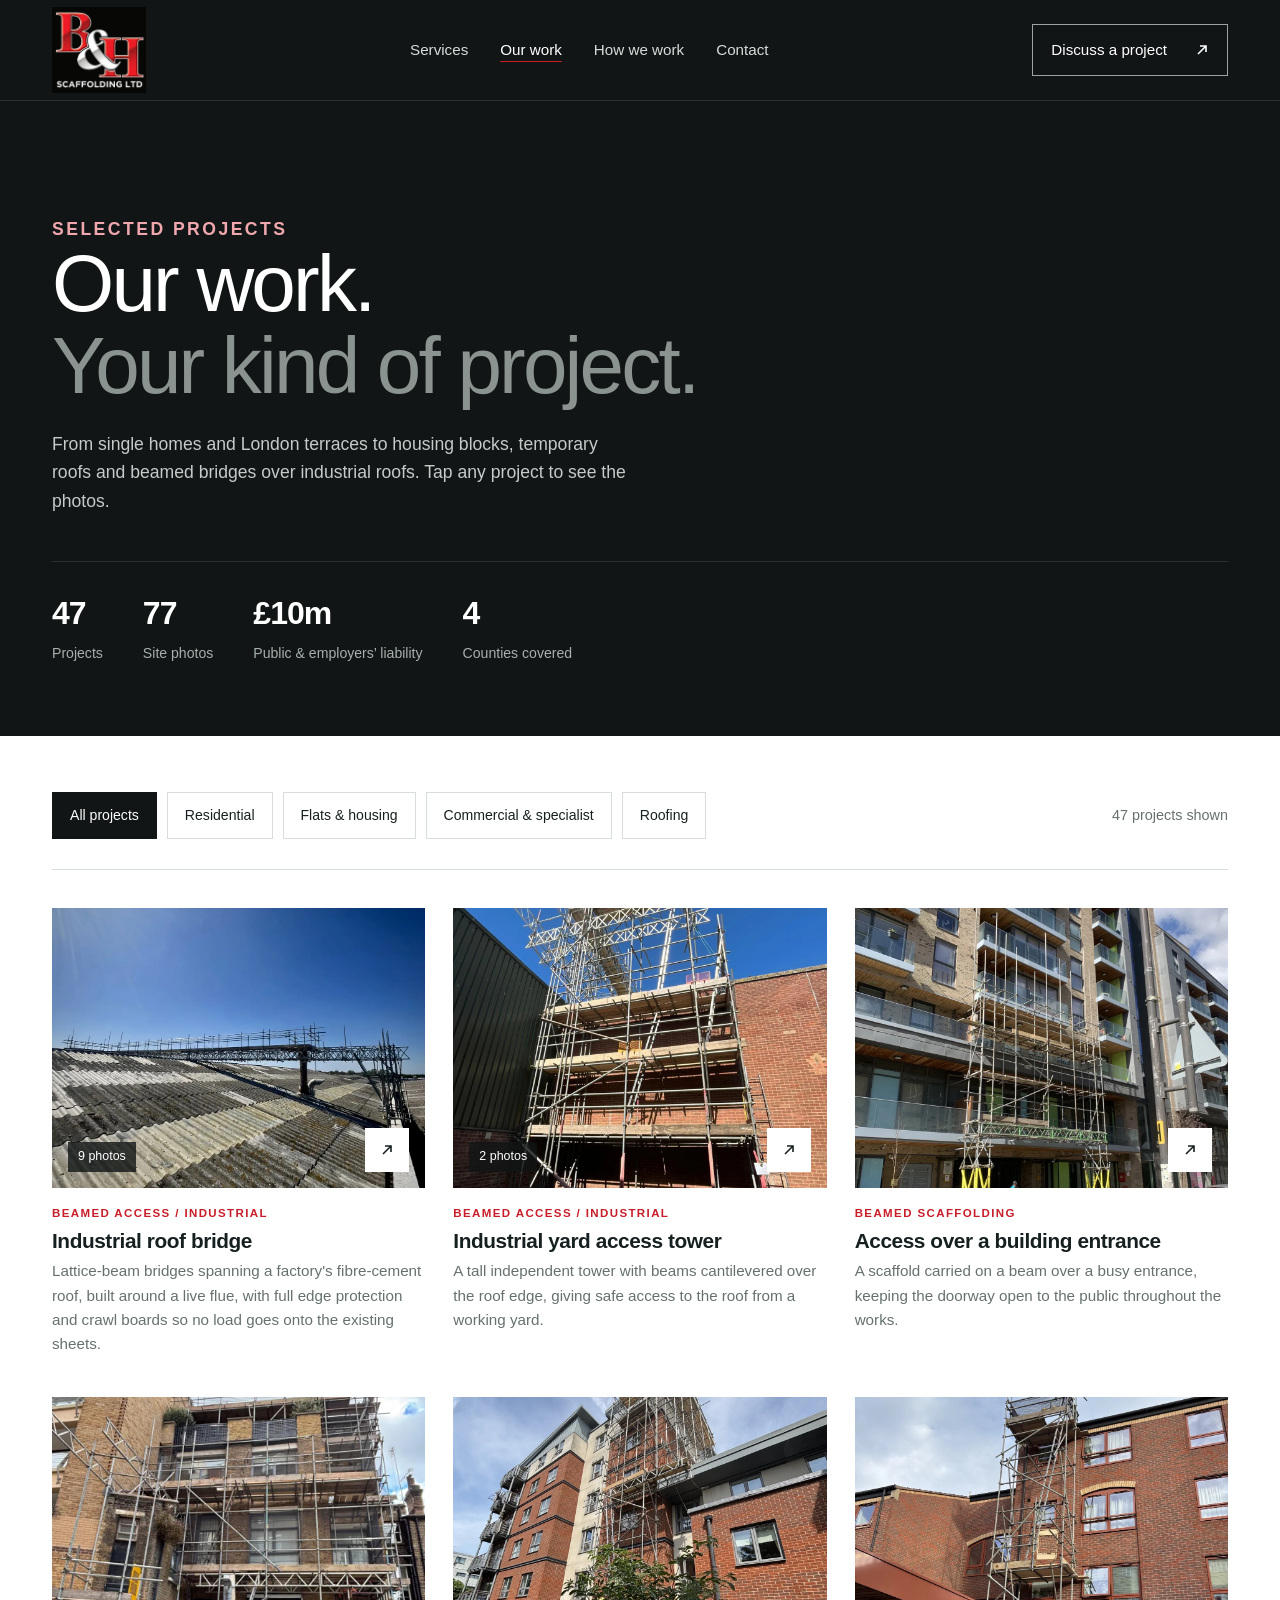
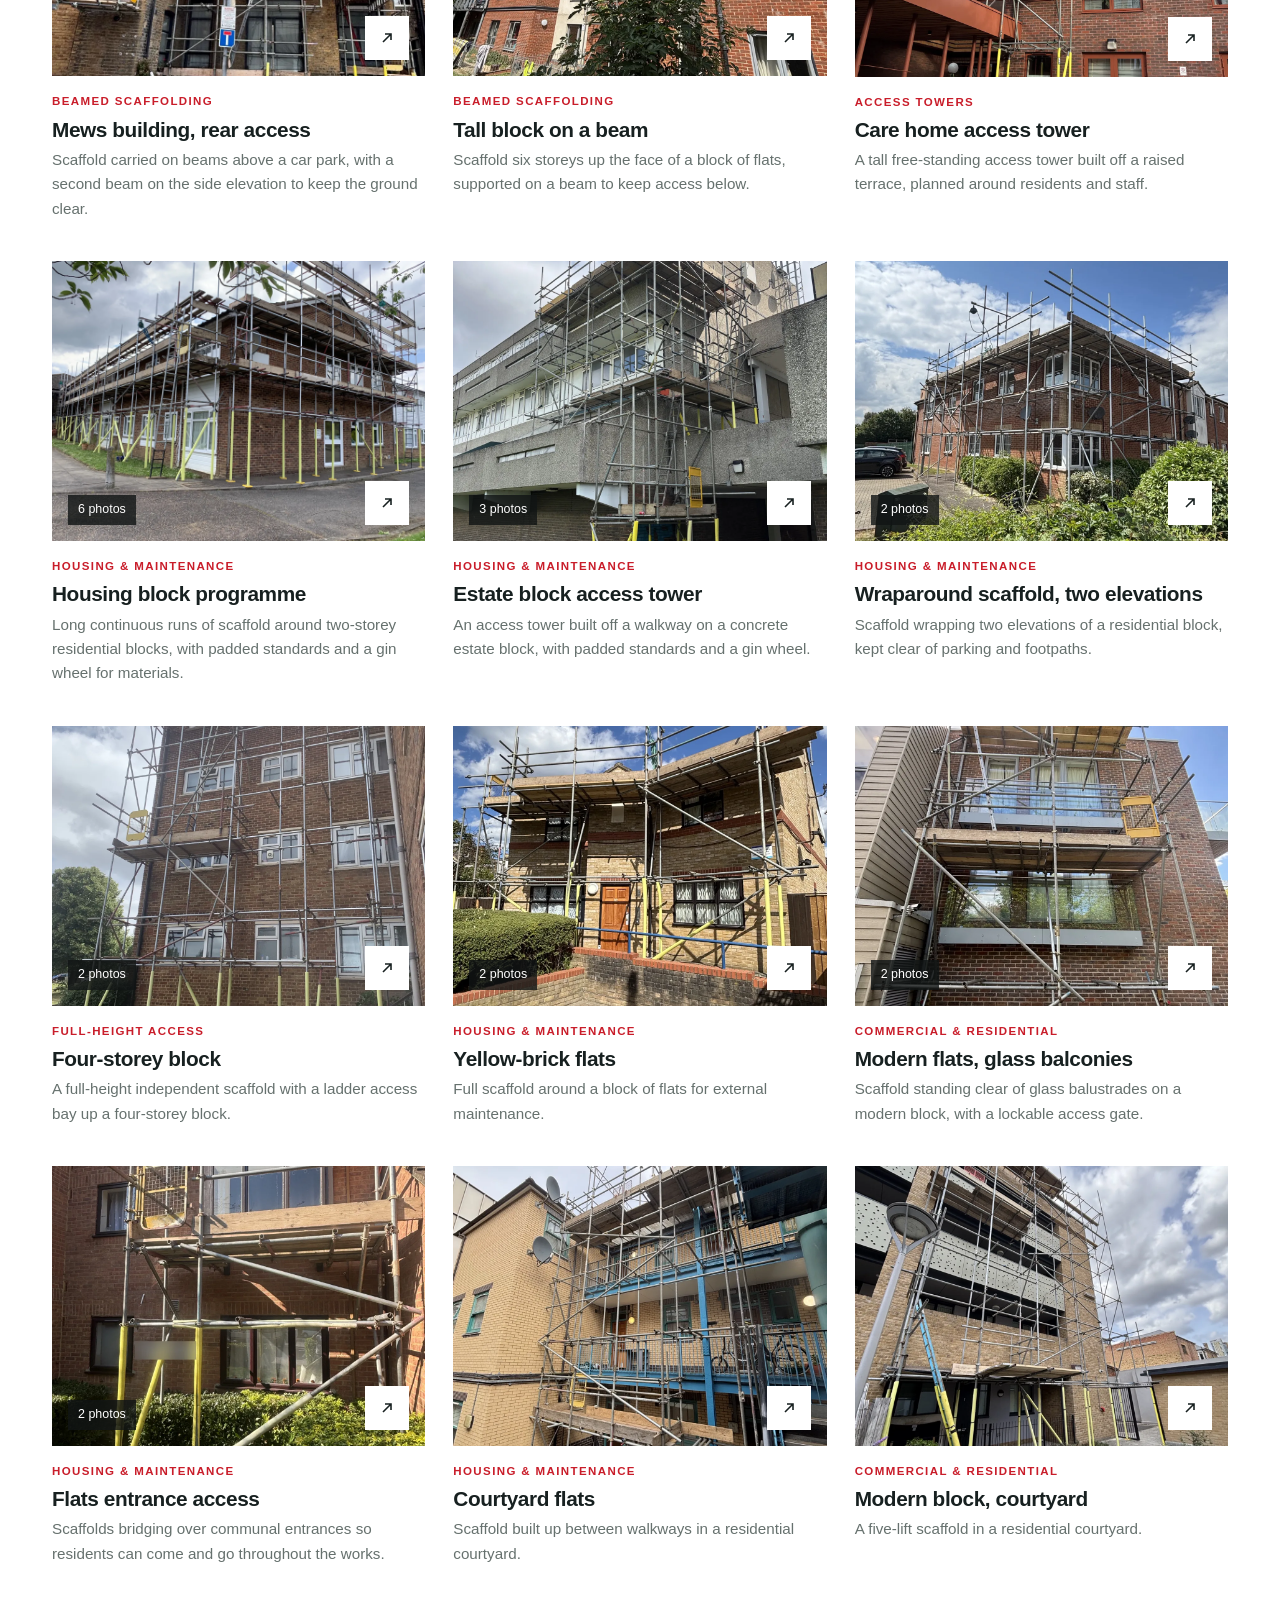
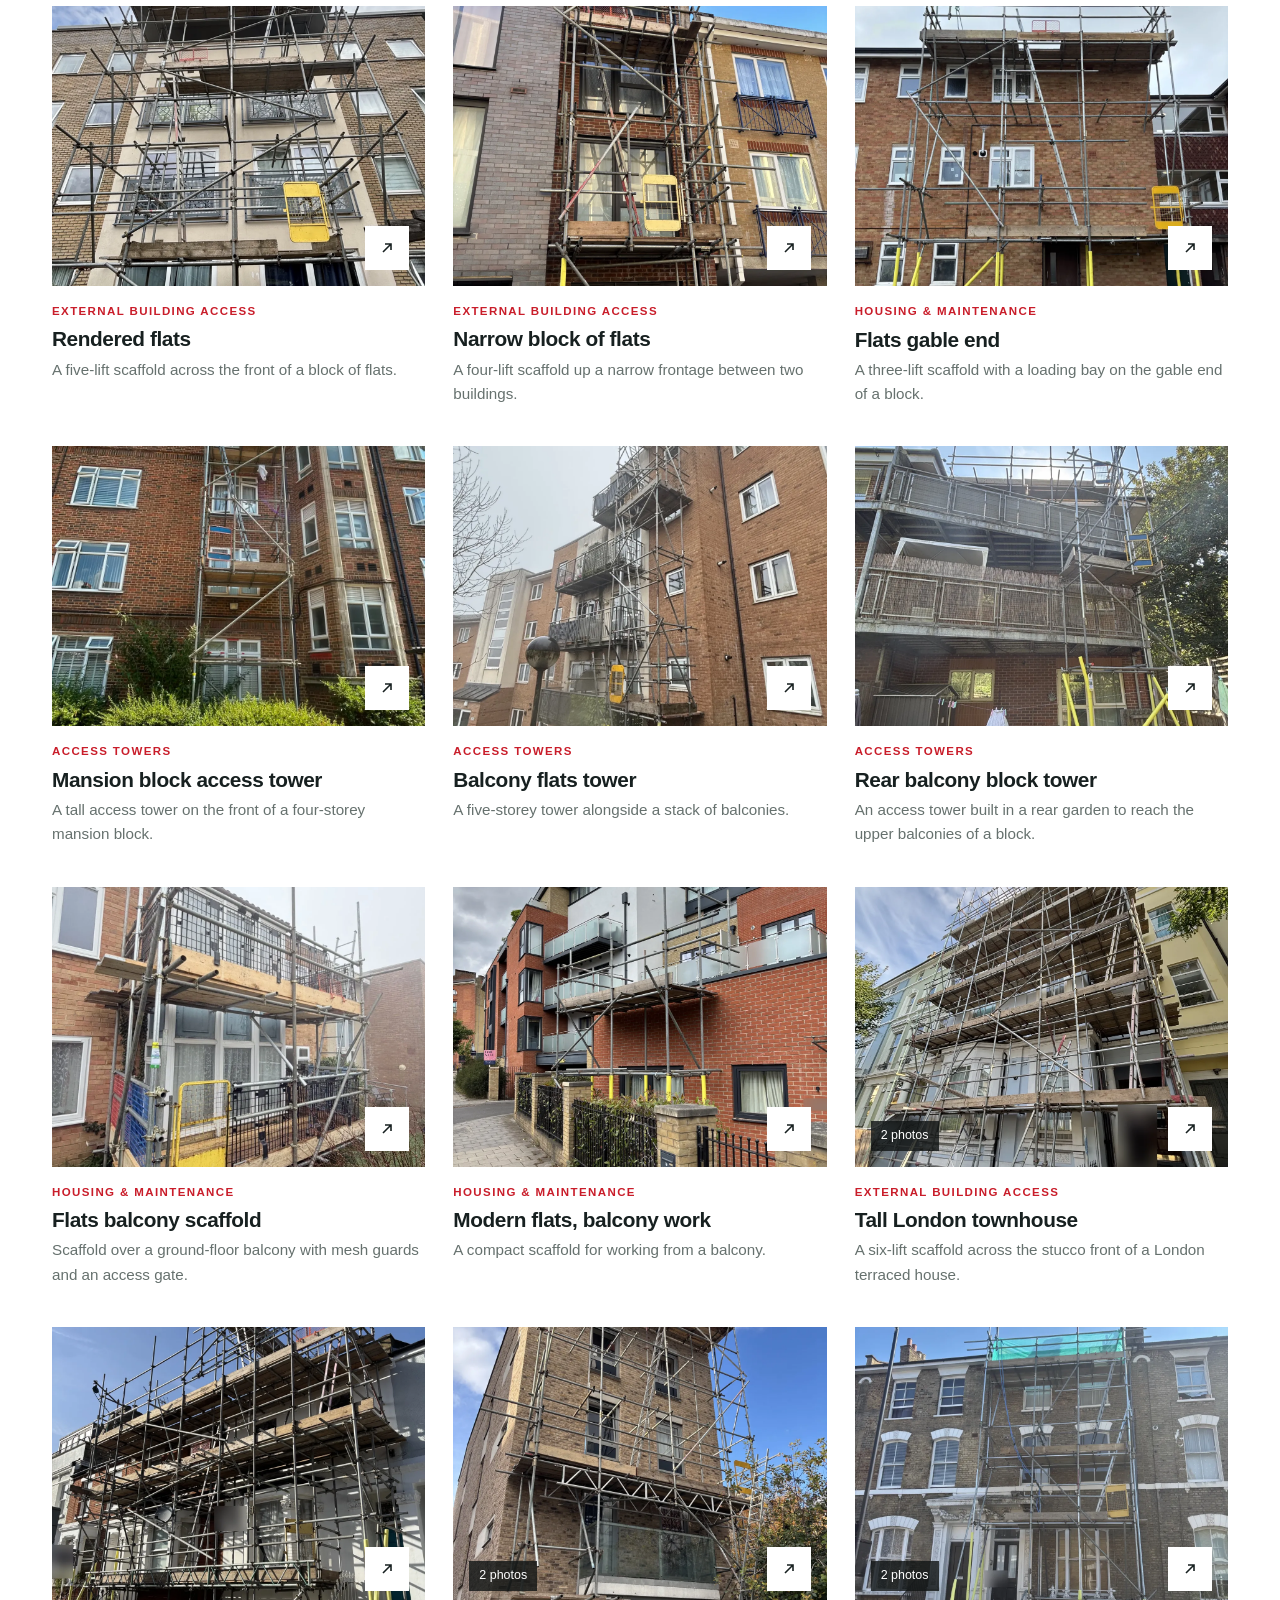
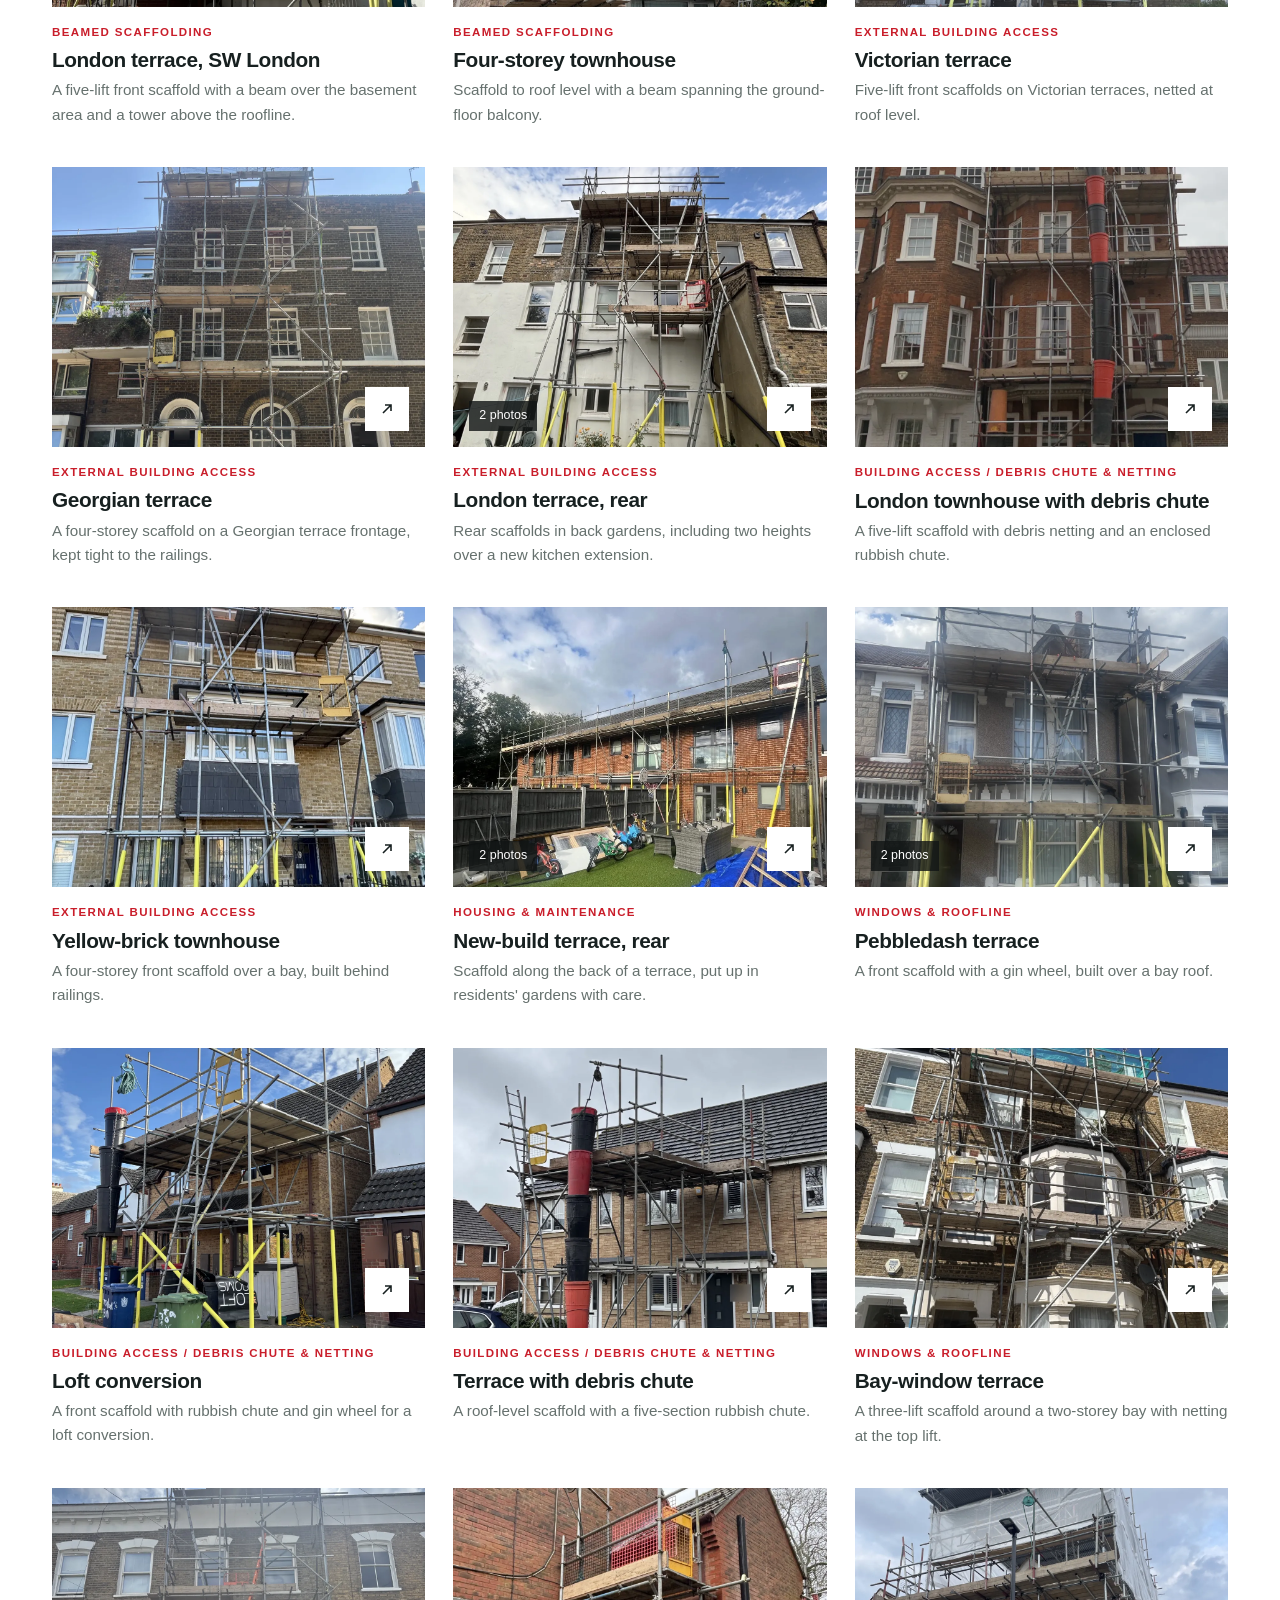
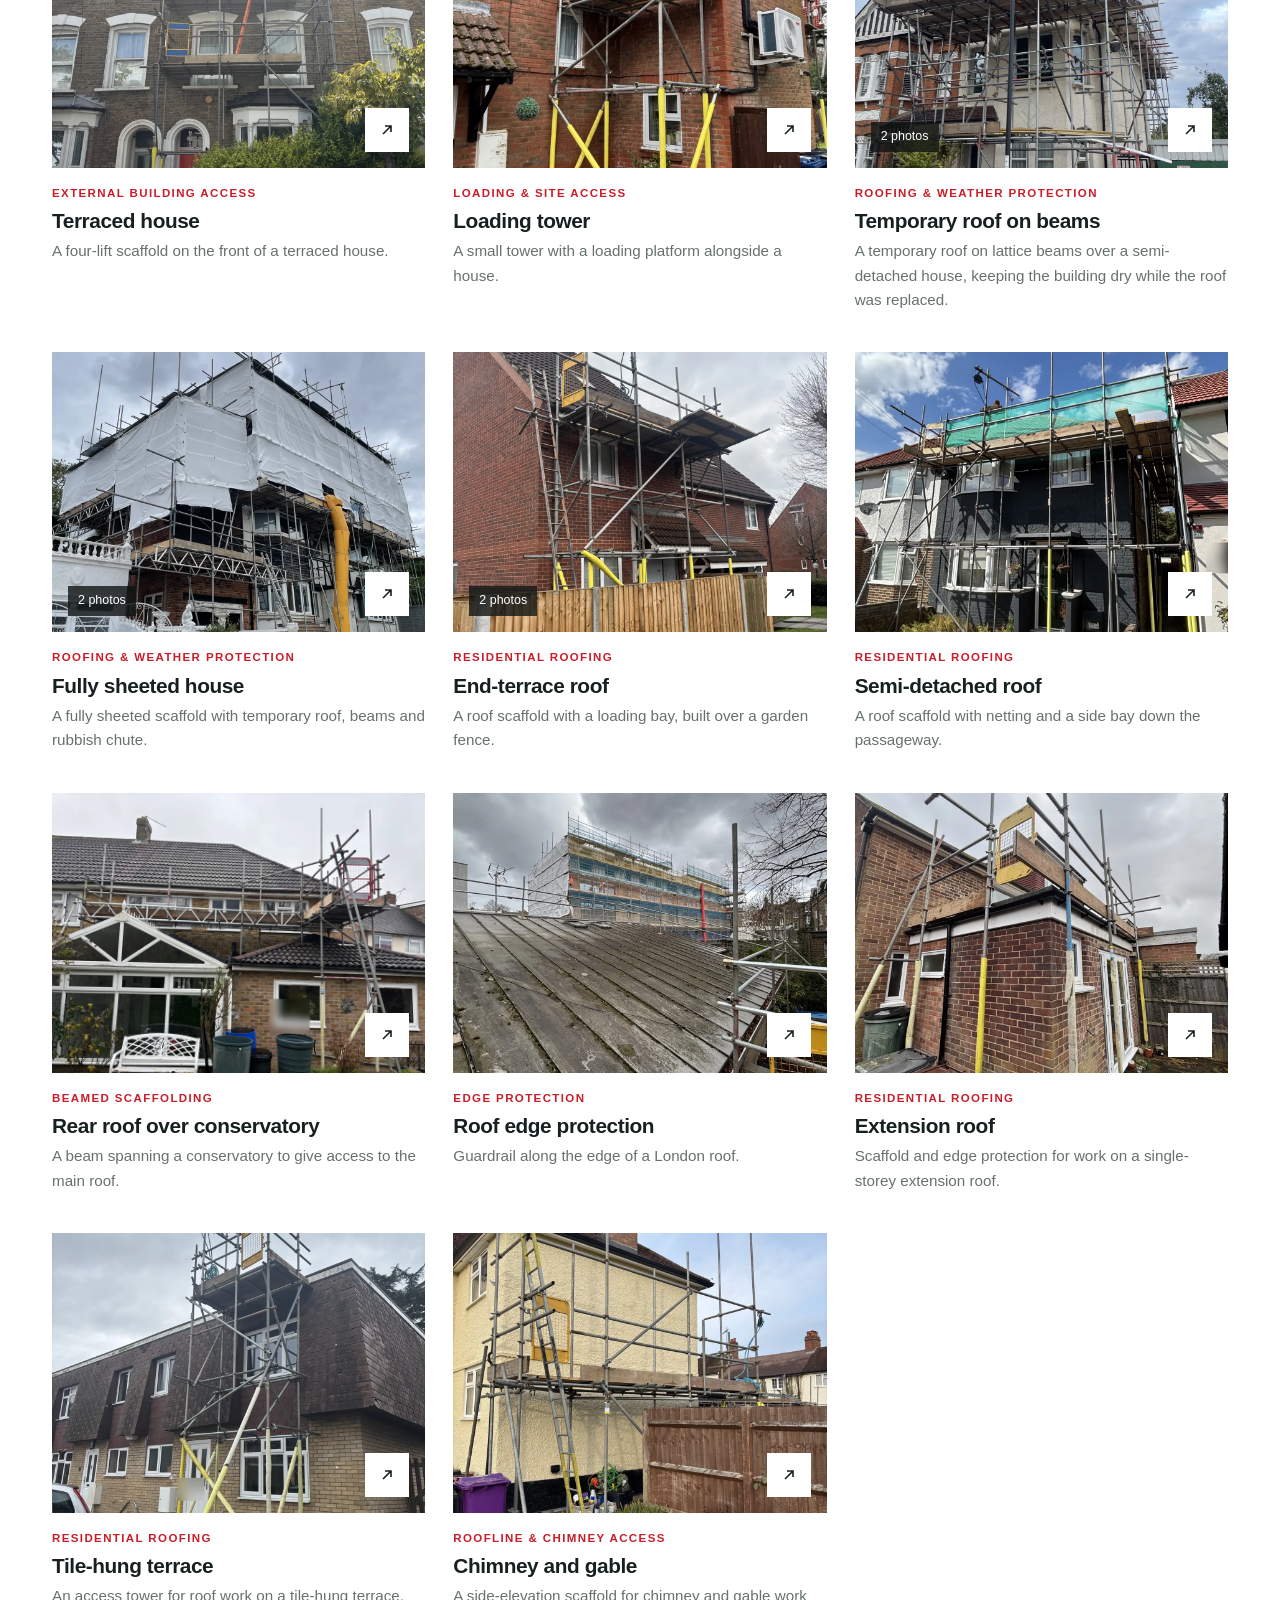
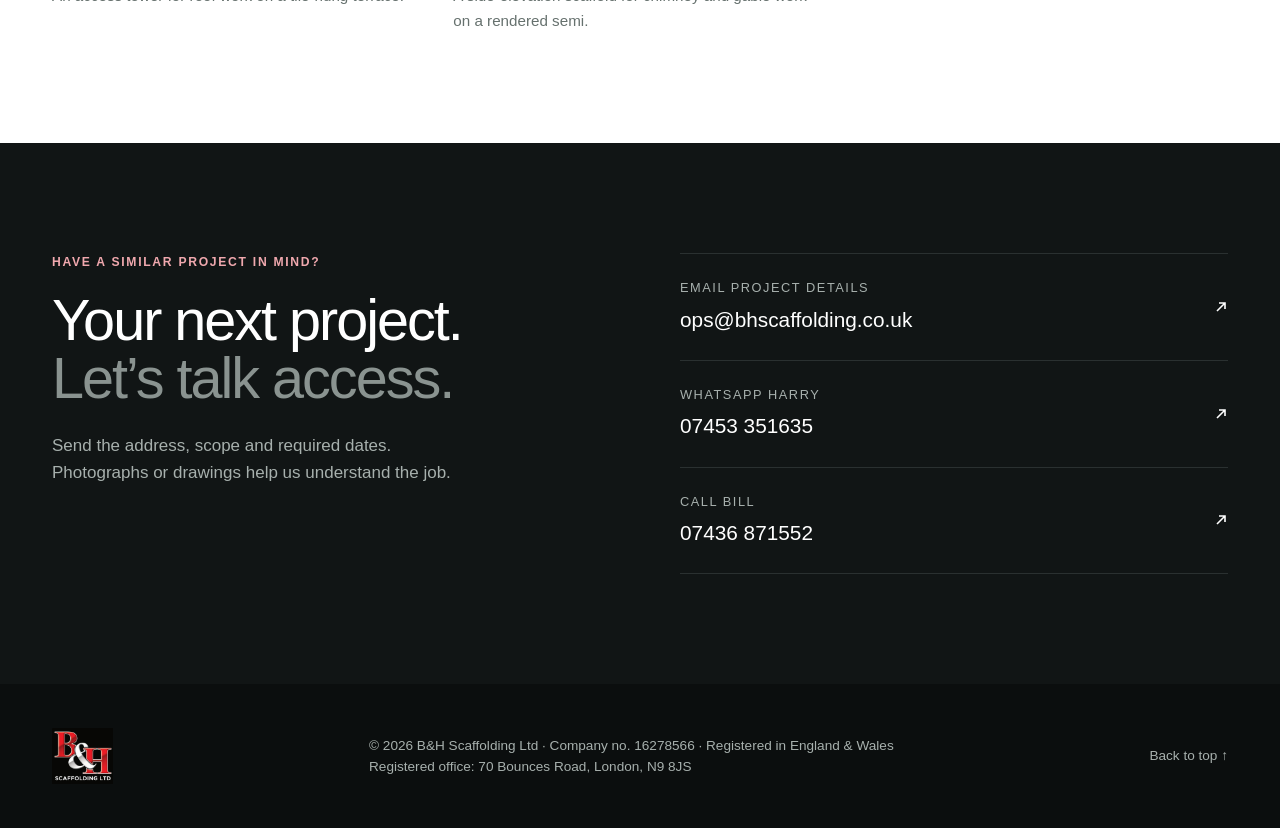
==== work.html @ 8d0661f5 "Rebuild B&H website with full Our Work gallery (47 projects, 77 photos) Co-Authored-By: Claude Opus " ====
<!doctype html>
<html lang="en-GB">
<head>
<meta charset="UTF-8">
<meta name="viewport" content="width=device-width, initial-scale=1">
<title>Our Work | B&amp;H Scaffolding Ltd</title>
<meta name="description" content="Residential, flats and housing, roofing and specialist scaffolding projects by B&H Scaffolding across Essex, London, Hertfordshire and Kent.">
<meta name="theme-color" content="#111515">
<meta property="og:title" content="Our Work | B&H Scaffolding Ltd">
<meta property="og:image" content="images/jobs/industrial-roof-beams-1.webp">
<link rel="icon" href="favicon.png">
<link rel="stylesheet" href="styles.css">
</head>
<body>
<header class="top">
  <nav class="wrap nav" aria-label="Main">
    <a class="brand" href="index.html"><img src="images/logo.webp" alt="B&amp;H Scaffolding Ltd"></a>
    <ul id="menu">
      <li><a href="index.html#services">Services</a></li>
      <li><a href="work.html" aria-current="page">Our work</a></li>
      <li><a href="index.html#how">How we work</a></li>
      <li><a href="#contact">Contact</a></li>
    </ul>
    <a class="btn" href="#contact">Discuss a project <svg class="arrow" viewBox="0 0 14 14" fill="none" stroke="currentColor" stroke-width="1.6"><path d="M3 11 11 3M5 3h6v6"/></svg></a>
    <button class="menu-btn" aria-controls="menu" aria-expanded="false">Menu</button>
  </nav>
</header>

<main>
  <div class="page-hero">
    <div class="wrap">
      <p class="eyebrow" style="color:var(--red-soft)">Selected projects</p>
      <h1>Our work. <span>Your kind of project.</span></h1>
      <p>From single homes and London terraces to housing blocks, temporary roofs and beamed bridges over industrial roofs. Tap any project to see the photos.</p>
      <div class="facts">
        <div><b data-count>47</b><span>Projects</span></div>
        <div><b data-photo-count>77</b><span>Site photos</span></div>
        <div><b>£10m</b><span>Public &amp; employers’ liability</span></div>
        <div><b>4</b><span>Counties covered</span></div>
      </div>
    </div>
  </div>

  <section style="padding-top:56px">
    <div class="wrap">
      <div class="filters" role="group" aria-label="Filter projects">
        <button data-f="all" aria-pressed="true">All projects</button>
        <button data-f="residential" aria-pressed="false">Residential</button>
        <button data-f="flats" aria-pressed="false">Flats &amp; housing</button>
        <button data-f="commercial" aria-pressed="false">Commercial &amp; specialist</button>
        <button data-f="roofing" aria-pressed="false">Roofing</button>
        <span class="count" id="shown" aria-live="polite"></span>
      </div>
      <div class="jobs" id="jobs" data-mode="all"></div>
    </div>
  </section>

  <section id="contact" class="dark">
    <div class="wrap contact">
      <div>
        <p class="eyebrow" style="color:var(--red-soft)">Have a similar project in mind?</p>
        <h2>Your next project. <span>Let’s talk access.</span></h2>
        <p class="muted" style="margin:24px 0 0;max-width:440px">Send the address, scope and required dates. Photographs or drawings help us understand the job.</p>
      </div>
      <ul class="contact-list">
        <li><a href="mailto:ops@bhscaffolding.co.uk?subject=Scaffolding%20enquiry"><span><small>Email project details</small><b>ops@bhscaffolding.co.uk</b></span><svg class="arrow" viewBox="0 0 14 14" fill="none" stroke="currentColor" stroke-width="1.6"><path d="M3 11 11 3M5 3h6v6"/></svg></a></li>
        <li><a href="https://wa.me/447453351635"><span><small>WhatsApp Harry</small><b>07453 351635</b></span><svg class="arrow" viewBox="0 0 14 14" fill="none" stroke="currentColor" stroke-width="1.6"><path d="M3 11 11 3M5 3h6v6"/></svg></a></li>
        <li><a href="tel:+447436871552"><span><small>Call Bill</small><b>07436 871552</b></span><svg class="arrow" viewBox="0 0 14 14" fill="none" stroke="currentColor" stroke-width="1.6"><path d="M3 11 11 3M5 3h6v6"/></svg></a></li>
      </ul>
    </div>
  </section>
</main>

<footer>
  <div class="wrap foot">
    <img src="images/logo.webp" alt="B&amp;H Scaffolding Ltd">
    <span>© <span data-year>2026</span> B&amp;H Scaffolding Ltd · Company no. 16278566 · Registered in England &amp; Wales<br>Registered office: 70 Bounces Road, London, N9 8JS</span>
    <a href="#">Back to top ↑</a>
  </div>
</footer>

<dialog class="lb" id="lb" aria-label="Project photos">
  <div class="lb-inner">
    <div class="lb-stage" id="lbStage">
      <img src="" alt="">
      <button class="lb-close" id="lbClose" aria-label="Close">✕</button>
      <button class="lb-btn lb-prev" id="lbPrev" aria-label="Previous photo">‹</button>
      <button class="lb-btn lb-next" id="lbNext" aria-label="Next photo">›</button>
    </div>
    <div class="lb-side">
      <span class="tag" id="lbTag"></span>
      <h3 id="lbTitle"></h3>
      <p id="lbSummary"></p>
      <div class="lb-thumbs" id="lbThumbs"></div>
      <div class="lb-cta"><a class="btn btn-red" href="#contact">Discuss a similar project <svg class="arrow" viewBox="0 0 14 14" fill="none" stroke="currentColor" stroke-width="1.6"><path d="M3 11 11 3M5 3h6v6"/></svg></a></div>
      <span class="counter" id="lbCounter"></span>
    </div>
  </div>
</dialog>

<script src="jobs.js"></script>
<script src="site.js"></script>
</body>
</html>
---- styles.css ----
:root{
  --red:#c91d2a; --red-hover:#a9101e; --red-soft:#f0a8ae;
  --dark:#111515; --ink:#172020; --muted:#66716e;
  --line:#d8deda; --paper:#fff; --soft:#eff2ee;
  --wrap:1176px;
}
*{box-sizing:border-box}
[hidden]{display:none!important}
html{scroll-behavior:smooth;scroll-padding-top:100px}
body{margin:0;background:var(--paper);color:var(--ink);font:400 17px/1.6 Arial,Helvetica,sans-serif;-webkit-font-smoothing:antialiased}
img{max-width:100%;display:block}
a{color:inherit}
.wrap{max-width:calc(var(--wrap) + 104px);margin:0 auto;padding:0 52px}
h1,h2,h3{margin:0;line-height:1.02;letter-spacing:-.035em;font-weight:700}
h2{font-size:clamp(2.3rem,5vw,3.6rem);font-weight:400}
h2 span{color:#8a9390;display:block}
.eyebrow{font-size:.76rem;font-weight:700;letter-spacing:.14em;text-transform:uppercase;margin:0 0 18px}
.eyebrow.red{color:var(--red)}
section{padding:110px 0}
.soft{background:var(--soft)}
.dark{background:var(--dark);color:#fff}
.dark .muted{color:#a7b0ad}
.muted{color:var(--muted)}
.arrow{display:inline-block;width:14px;height:14px}

.btn{display:inline-flex;align-items:center;gap:28px;padding:16px 22px;font-weight:700;font-size:.95rem;text-decoration:none;border:1px solid transparent;transition:background .15s,border-color .15s,color .15s;cursor:pointer;font-family:inherit}
.btn-red{background:var(--red);color:#fff}
.btn-red:hover{background:var(--red-hover)}
.btn-ghost{border-color:rgba(255,255,255,.5);color:#fff}
.btn-ghost:hover{border-color:#fff}
.btn-outline{border-color:var(--ink);color:var(--ink)}
.btn-outline:hover{background:var(--ink);color:#fff}

/* Header */
header.top{position:sticky;top:0;z-index:50;background:var(--dark);color:#fff;border-bottom:1px solid #2a3030}
.nav{display:flex;align-items:center;justify-content:space-between;height:100px;gap:24px}
.brand img{height:86px;width:auto}
.nav ul{display:flex;gap:32px;list-style:none;margin:0;padding:0}
.nav ul a{text-decoration:none;font-size:.95rem;color:#d7dcda}
.nav ul a:hover,.nav ul a[aria-current]{color:#fff}
.nav ul a[aria-current]{text-decoration:underline;text-underline-offset:6px;text-decoration-color:var(--red)}
.nav .btn{border-color:rgba(255,255,255,.6);color:#fff;font-weight:400;padding:13px 18px}
.nav .btn:hover{border-color:#fff}
.menu-btn{display:none;background:none;border:1px solid #3a4242;color:#fff;padding:9px 12px;font:inherit;cursor:pointer}

/* Hero */
.hero{position:relative;color:#fff;min-height:calc(100vh - 100px);display:flex;flex-direction:column;justify-content:center;padding:90px 0 40px;isolation:isolate;background:#1b2121}
.hero::before{content:"";position:absolute;inset:0;z-index:-1;background:url(images/featured/full-frontage.webp) center/cover}
.hero::after{content:"";position:absolute;inset:0;z-index:-1;background:linear-gradient(90deg,rgba(17,21,21,.88),rgba(17,21,21,.55) 55%,rgba(17,21,21,.35))}
.hero h1{font-size:clamp(3rem,8.4vw,6.2rem);max-width:820px}
.hero h1 em{font-style:normal;color:var(--red-soft)}
.hero p.lede{font-size:1.15rem;max-width:470px;margin:28px 0 40px;color:#e6eae8}
.hero-ctas{display:flex;flex-wrap:wrap;gap:12px}
.hero-foot{display:flex;justify-content:space-between;flex-wrap:wrap;gap:12px;border-top:1px solid rgba(255,255,255,.25);margin-top:70px;padding-top:24px;font-size:.82rem;color:#d7dcda}

/* Stats */
.stats{display:grid;grid-template-columns:repeat(4,1fr);border-top:1px solid var(--line)}
.stat{padding:34px 28px 34px 0;border-right:1px solid var(--line)}
.stat:last-child{border-right:0}
.stat b{display:block;font-size:2.4rem;letter-spacing:-.04em}
.stat span{color:var(--muted);font-size:.92rem}

.split{display:grid;grid-template-columns:1fr 1fr;gap:80px;align-items:end}
.split p{margin:0 0 14px;color:var(--muted)}

/* Capabilities */
.caps{display:grid;grid-template-columns:repeat(3,1fr);gap:0;margin-top:56px;border-top:1px solid var(--line)}
.cap{padding:34px 34px 38px 0;border-right:1px solid var(--line);margin-right:34px}
.cap:last-child{border-right:0;margin-right:0}
.cap .num{color:var(--red);font-weight:700;font-size:.85rem}
.cap h3{font-size:1.5rem;margin:18px 0 12px;letter-spacing:-.02em}
.cap p{color:var(--muted);margin:0 0 14px}
.cap small{display:block;font-size:.85rem;color:var(--ink);margin-bottom:20px}
.cap a{color:var(--red);font-weight:700;font-size:.9rem;text-decoration:none}
details{border-top:1px solid var(--line)}
details:last-of-type{border-bottom:1px solid var(--line)}
summary{list-style:none;cursor:pointer;display:flex;justify-content:space-between;padding:22px 0;font-weight:700;font-size:1.1rem}
summary::-webkit-details-marker{display:none}
summary::after{content:"+";color:var(--red);font-size:1.4rem;line-height:1}
details[open] summary::after{content:"–"}
details p{margin:0 0 22px;color:var(--muted);max-width:720px}
.acc{margin-top:56px}

/* Work grid */
.work-head{display:grid;grid-template-columns:1fr 1fr;gap:60px;align-items:end;margin-bottom:40px}
.work-head p{color:var(--muted);margin:0;font-size:1.05rem}
.filters{display:flex;flex-wrap:wrap;gap:10px;padding-bottom:30px;border-bottom:1px solid var(--line);margin-bottom:38px;align-items:center}
.filters button{background:#fff;border:1px solid var(--line);padding:11px 17px;font:inherit;font-size:.88rem;cursor:pointer;color:var(--ink)}
.filters button:hover{border-color:var(--ink)}
.filters button[aria-pressed="true"]{background:var(--dark);border-color:var(--dark);color:#fff}
.filters .count{margin-left:auto;color:var(--muted);font-size:.9rem}
.jobs{display:grid;grid-template-columns:repeat(3,1fr);gap:40px 28px}
.jobs.two{grid-template-columns:repeat(2,1fr)}
.job{display:block;align-self:start;width:100%;background:none;border:0;padding:0;text-align:left;font:inherit;color:inherit;cursor:pointer;text-decoration:none}
.job-img{position:relative;aspect-ratio:4/3;overflow:hidden;background:var(--soft)}
.jobs.two .job-img{aspect-ratio:3/2}
.job-img img{width:100%;height:100%;object-fit:cover;transition:transform .6s}
.job:hover .job-img img{transform:scale(1.035)}
.job-img .go{position:absolute;right:16px;bottom:16px;width:44px;height:44px;background:#fff;display:grid;place-items:center}
.job-img .n{position:absolute;left:16px;bottom:16px;background:rgba(17,21,21,.8);color:#fff;font-size:.78rem;padding:5px 10px}
.job .tag{display:block;margin:16px 0 8px;color:var(--red);font-size:.72rem;font-weight:700;letter-spacing:.12em;text-transform:uppercase}
.job h3{font-size:1.3rem;letter-spacing:-.02em}
.job p{margin:8px 0 0;color:var(--muted);font-size:.95rem}
.job .loc{color:var(--ink);font-size:.88rem;margin-top:6px}
.job:focus-visible{outline:3px solid var(--red);outline-offset:4px}
.more{display:flex;justify-content:center;margin-top:56px}

/* Lightbox */
dialog.lb{border:0;padding:0;background:transparent;width:min(1100px,94vw);max-height:94vh;color:#fff}
dialog.lb::backdrop{background:rgba(8,10,10,.92)}
.lb-inner{background:var(--dark);display:grid;grid-template-columns:1fr 320px;max-height:94vh}
.lb-stage{position:relative;background:#000;min-height:0;display:grid;place-items:center;height:min(80vh,760px)}
.lb-stage img{max-width:100%;max-height:100%;object-fit:contain}
.lb-side{padding:30px 28px;overflow:auto;display:flex;flex-direction:column}
.lb-side .tag{color:var(--red-soft);font-size:.72rem;font-weight:700;letter-spacing:.12em;text-transform:uppercase}
.lb-side h3{font-size:1.7rem;margin:12px 0}
.lb-side p{color:#c4cbc9;margin:0}
.lb-side .counter{margin-top:auto;padding-top:24px;color:#a7b0ad;font-size:.85rem}
.lb-thumbs{display:flex;flex-wrap:wrap;gap:6px;margin-top:20px}
.lb-thumbs button{width:58px;height:58px;padding:0;border:2px solid transparent;background:#000;cursor:pointer;opacity:.55}
.lb-thumbs button[aria-current="true"]{border-color:var(--red);opacity:1}
.lb-thumbs img{width:100%;height:100%;object-fit:cover}
.lb-btn{position:absolute;top:50%;transform:translateY(-50%);width:48px;height:48px;border:0;background:rgba(255,255,255,.92);color:var(--ink);font-size:1.4rem;cursor:pointer}
.lb-prev{left:12px}.lb-next{right:12px}
.lb-close{position:absolute;top:12px;right:12px;width:44px;height:44px;border:0;background:rgba(255,255,255,.92);font-size:1.3rem;cursor:pointer;z-index:2}
.lb-cta{margin-top:20px}
.lb-cta a{width:100%;justify-content:space-between}

/* Steps */
.steps{display:grid;grid-template-columns:repeat(3,1fr);gap:28px;margin-top:56px}
.step{border-top:2px solid var(--red);padding-top:24px}
.step .num{font-weight:700;color:var(--red)}
.step h3{font-size:1.35rem;margin:12px 0;letter-spacing:-.02em}
.step p{color:var(--muted);margin:0}
.dark .step p{color:#a7b0ad}

/* Areas */
.areas{display:grid;grid-template-columns:repeat(4,1fr);margin-top:48px;border-top:1px solid var(--line)}
.area{padding:26px 0;border-right:1px solid var(--line);padding-left:24px}
.area:first-child{padding-left:0}
.area:last-child{border-right:0}
.area .num{color:var(--red);font-size:.8rem;font-weight:700}
.area b{display:block;font-size:1.5rem;letter-spacing:-.02em;margin-top:8px}

/* Contact */
.contact{display:grid;grid-template-columns:1fr 1fr;gap:80px}
.contact-list{display:grid;gap:0;margin:0;padding:0;list-style:none;border-top:1px solid #2a3030}
.contact-list a{display:flex;justify-content:space-between;align-items:center;padding:24px 0;border-bottom:1px solid #2a3030;text-decoration:none}
.contact-list a:hover b{color:var(--red-soft)}
.contact-list small{display:block;color:#a7b0ad;font-size:.8rem;text-transform:uppercase;letter-spacing:.12em;margin-bottom:4px}
.contact-list b{font-size:1.3rem;font-weight:400;word-break:break-word}

footer{background:#0b0e0e;color:#a7b0ad;padding:44px 0;font-size:.85rem}
.foot{display:flex;justify-content:space-between;gap:24px;flex-wrap:wrap;align-items:center}
.foot img{height:56px;width:auto}
footer a{text-decoration:none}
footer a:hover{color:#fff}

/* Page hero (work page) */
.page-hero{background:var(--dark);color:#fff;padding:90px 0 70px}
.page-hero h1{font-size:clamp(2.8rem,7vw,5rem);font-weight:400}
.page-hero h1 span{color:#8a9390;display:block}
.page-hero p{color:#c4cbc9;max-width:580px;margin:24px 0 0;font-size:1.1rem}
.page-hero .facts{display:flex;flex-wrap:wrap;gap:40px;margin-top:46px;border-top:1px solid #2a3030;padding-top:26px}
.page-hero .facts b{display:block;font-size:2rem;letter-spacing:-.03em}
.page-hero .facts span{color:#a7b0ad;font-size:.88rem}

@media (max-width:1000px){
  .jobs{grid-template-columns:repeat(2,1fr)}
  .caps,.steps{grid-template-columns:1fr}
  .cap{border-right:0;margin-right:0;border-bottom:1px solid var(--line)}
  .split,.work-head,.contact{grid-template-columns:1fr;gap:28px}
  .stats,.areas{grid-template-columns:repeat(2,1fr)}
  .stat:nth-child(2){border-right:0}
  .area{padding-left:0}
  .lb-inner{grid-template-columns:1fr;overflow:auto}
  .lb-stage{height:58vh}
}
@media (max-width:760px){
  .wrap{padding:0 16px}
  section{padding:72px 0}
  .nav{height:76px}
  .brand img{height:62px}
  .nav ul{display:none;position:absolute;top:76px;left:0;right:0;background:var(--dark);flex-direction:column;gap:0;padding:6px 16px 18px;border-bottom:1px solid #2a3030}
  .nav ul.open{display:flex}
  .nav ul a{display:block;padding:15px 0;border-bottom:1px solid #222929;font-size:1.05rem}
  .nav .btn{display:none}
  .menu-btn{display:block}
  html{scroll-padding-top:80px}
  .hero{min-height:auto;padding:70px 0 30px}
  .jobs,.jobs.two{grid-template-columns:1fr;gap:36px}
  .stats,.areas{grid-template-columns:1fr}
  .stat,.area{border-right:0;border-bottom:1px solid var(--line)}
  .filters .count{margin-left:0;width:100%}
  .lb-stage{height:52vh}
  .lb-side{padding:20px 18px}
  .page-hero{padding:60px 0 50px}
}
@media (prefers-reduced-motion:reduce){*{transition:none!important;scroll-behavior:auto!important}}
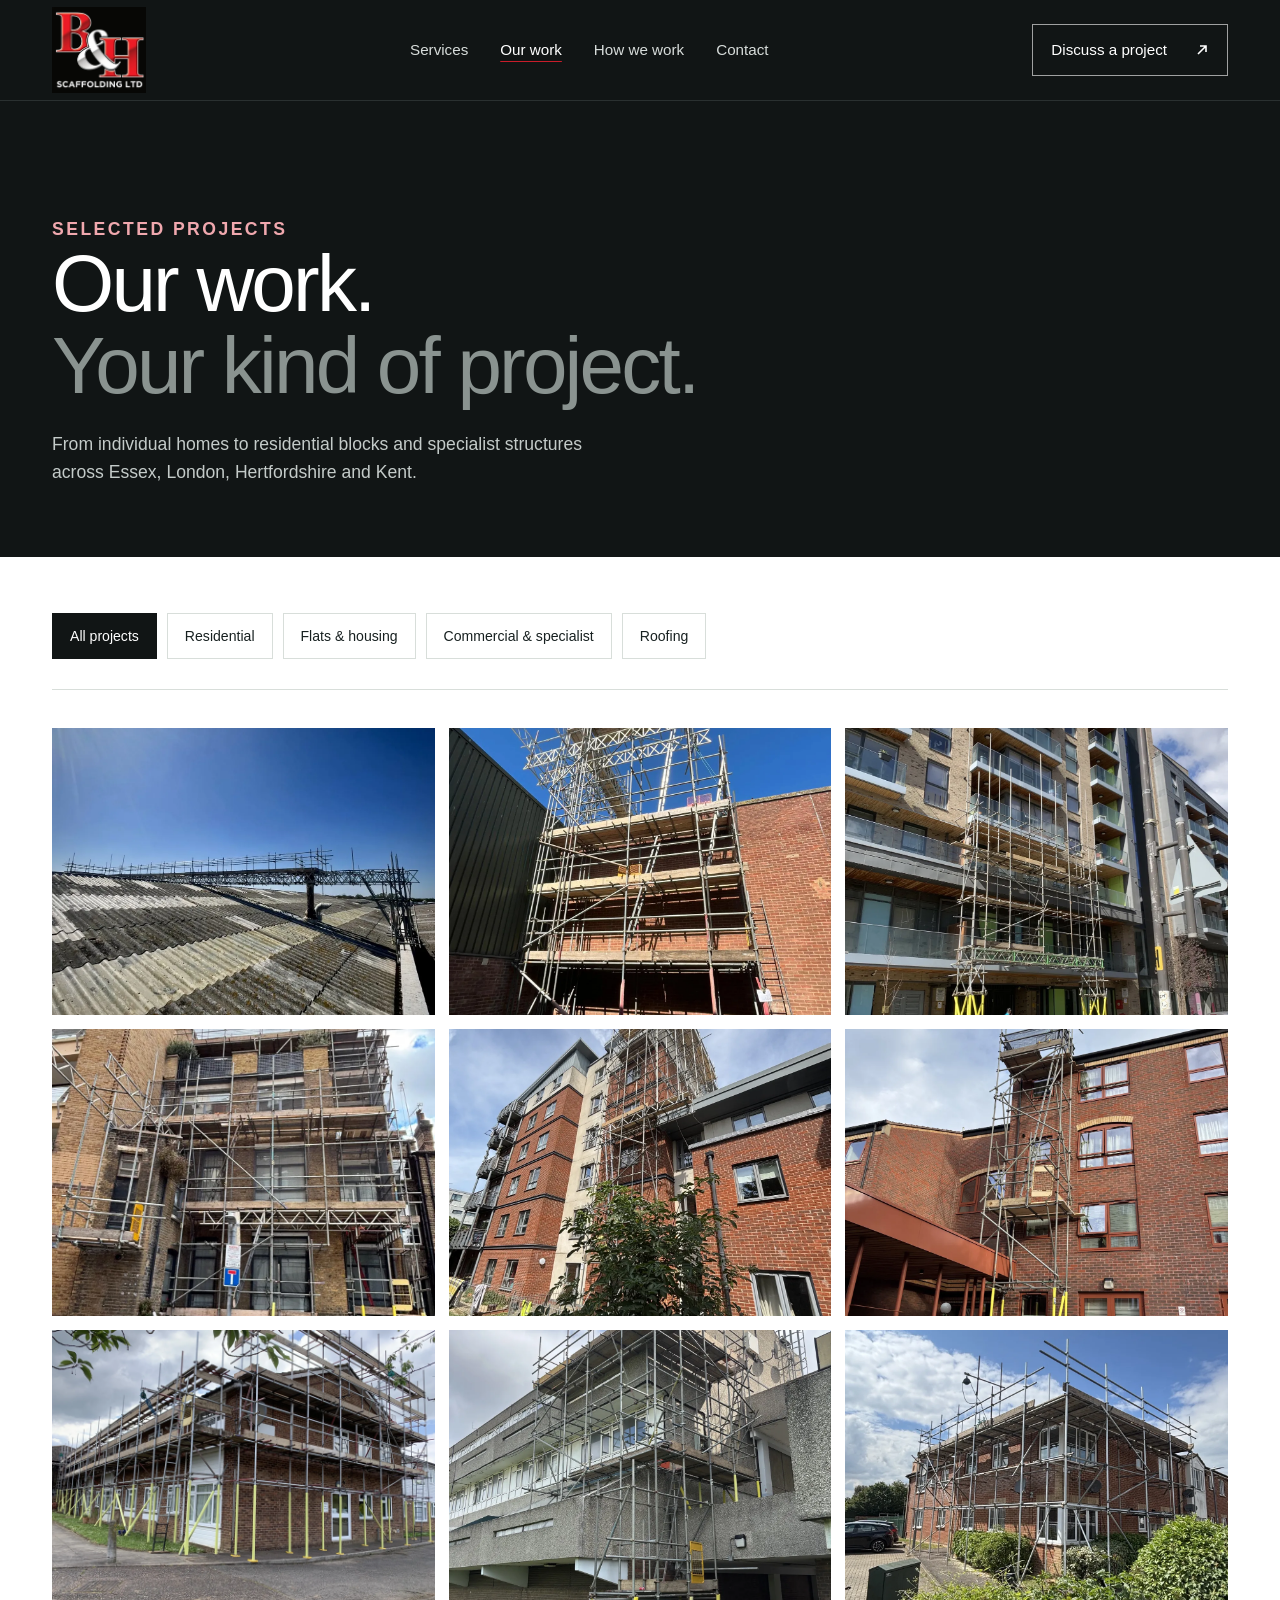
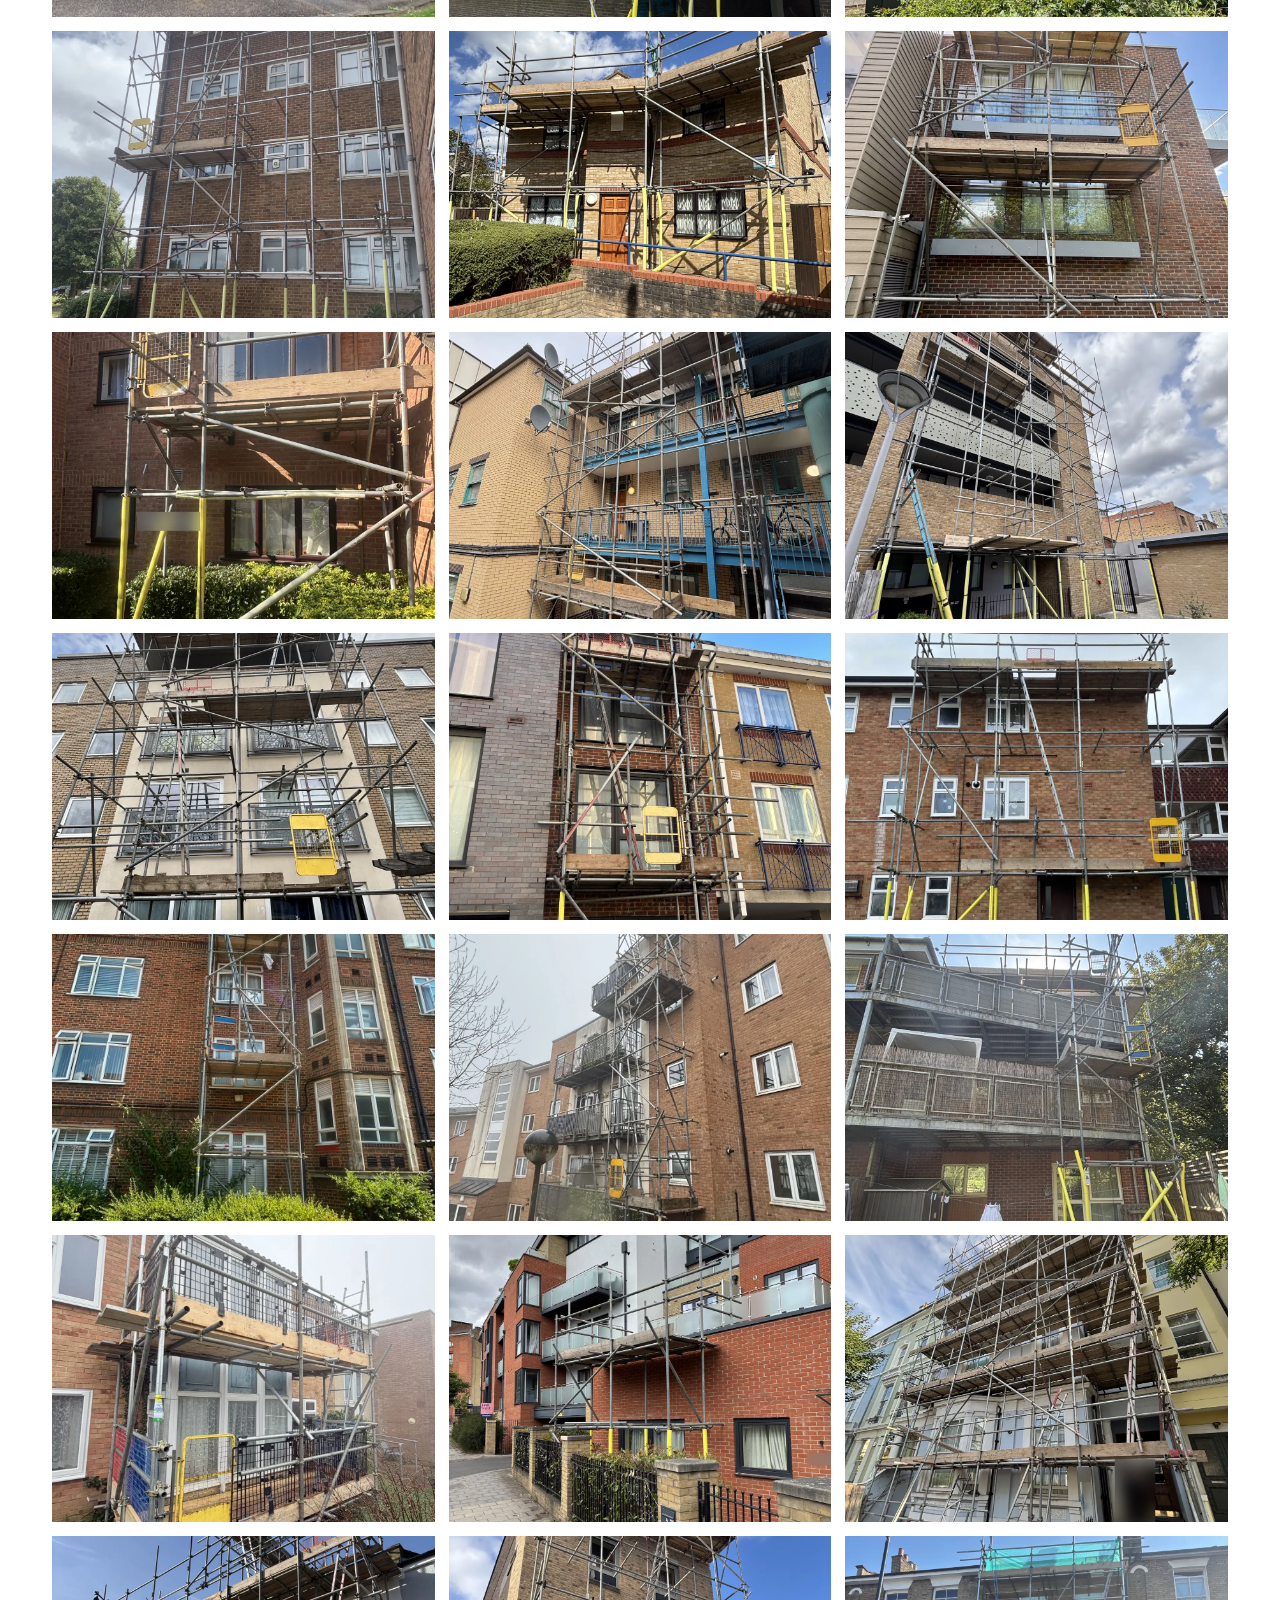
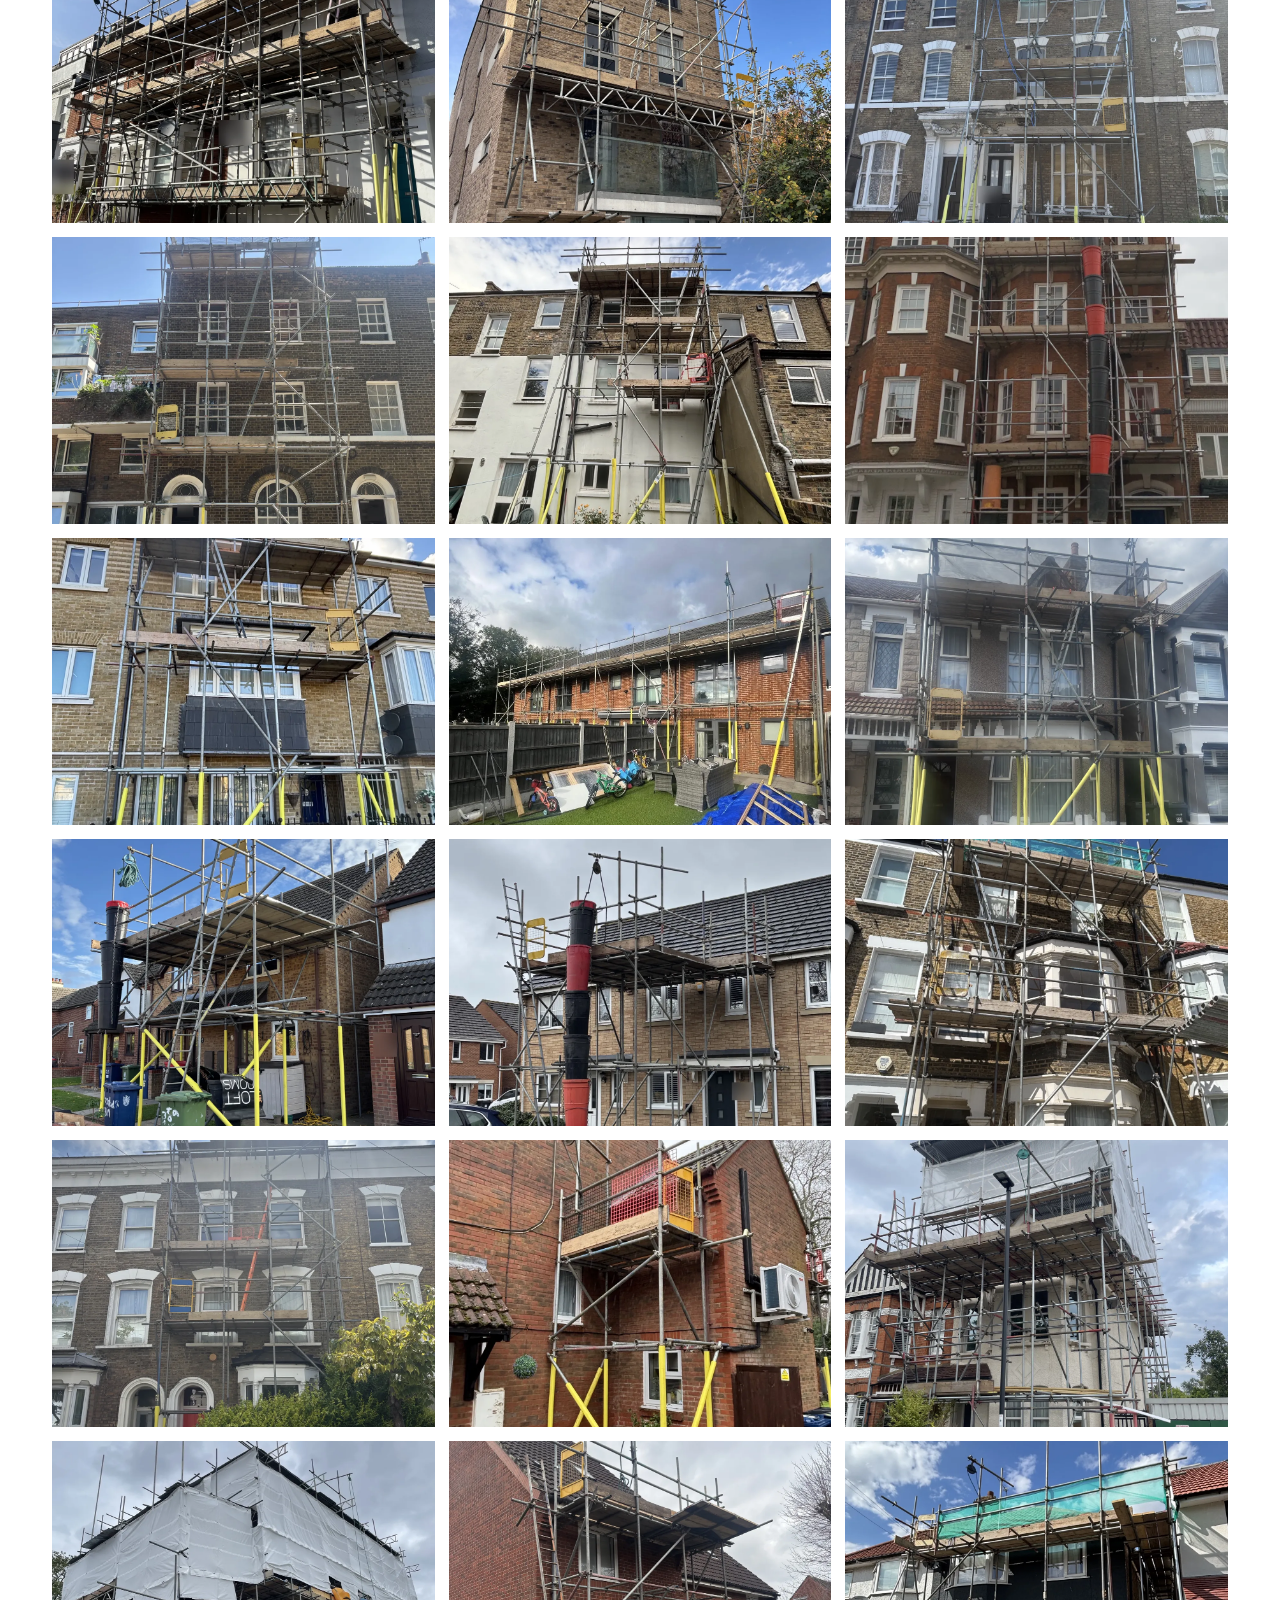
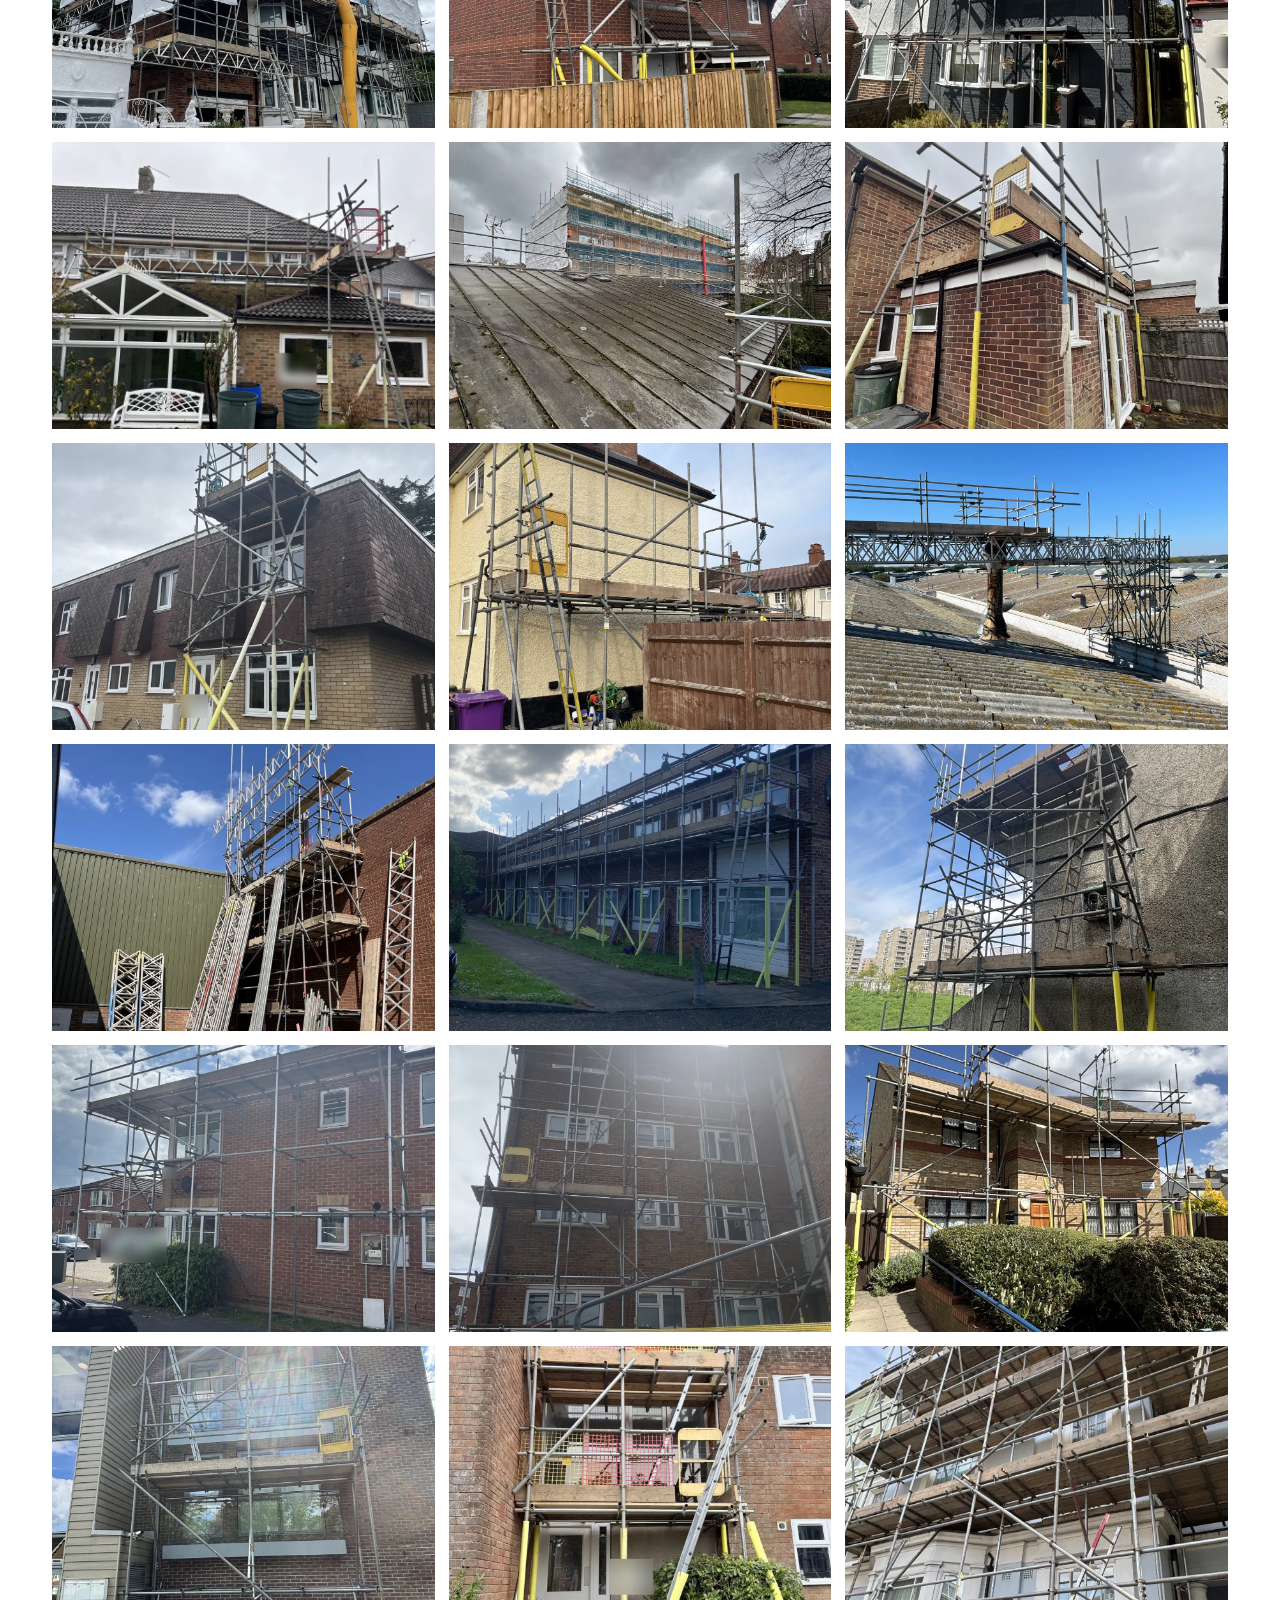
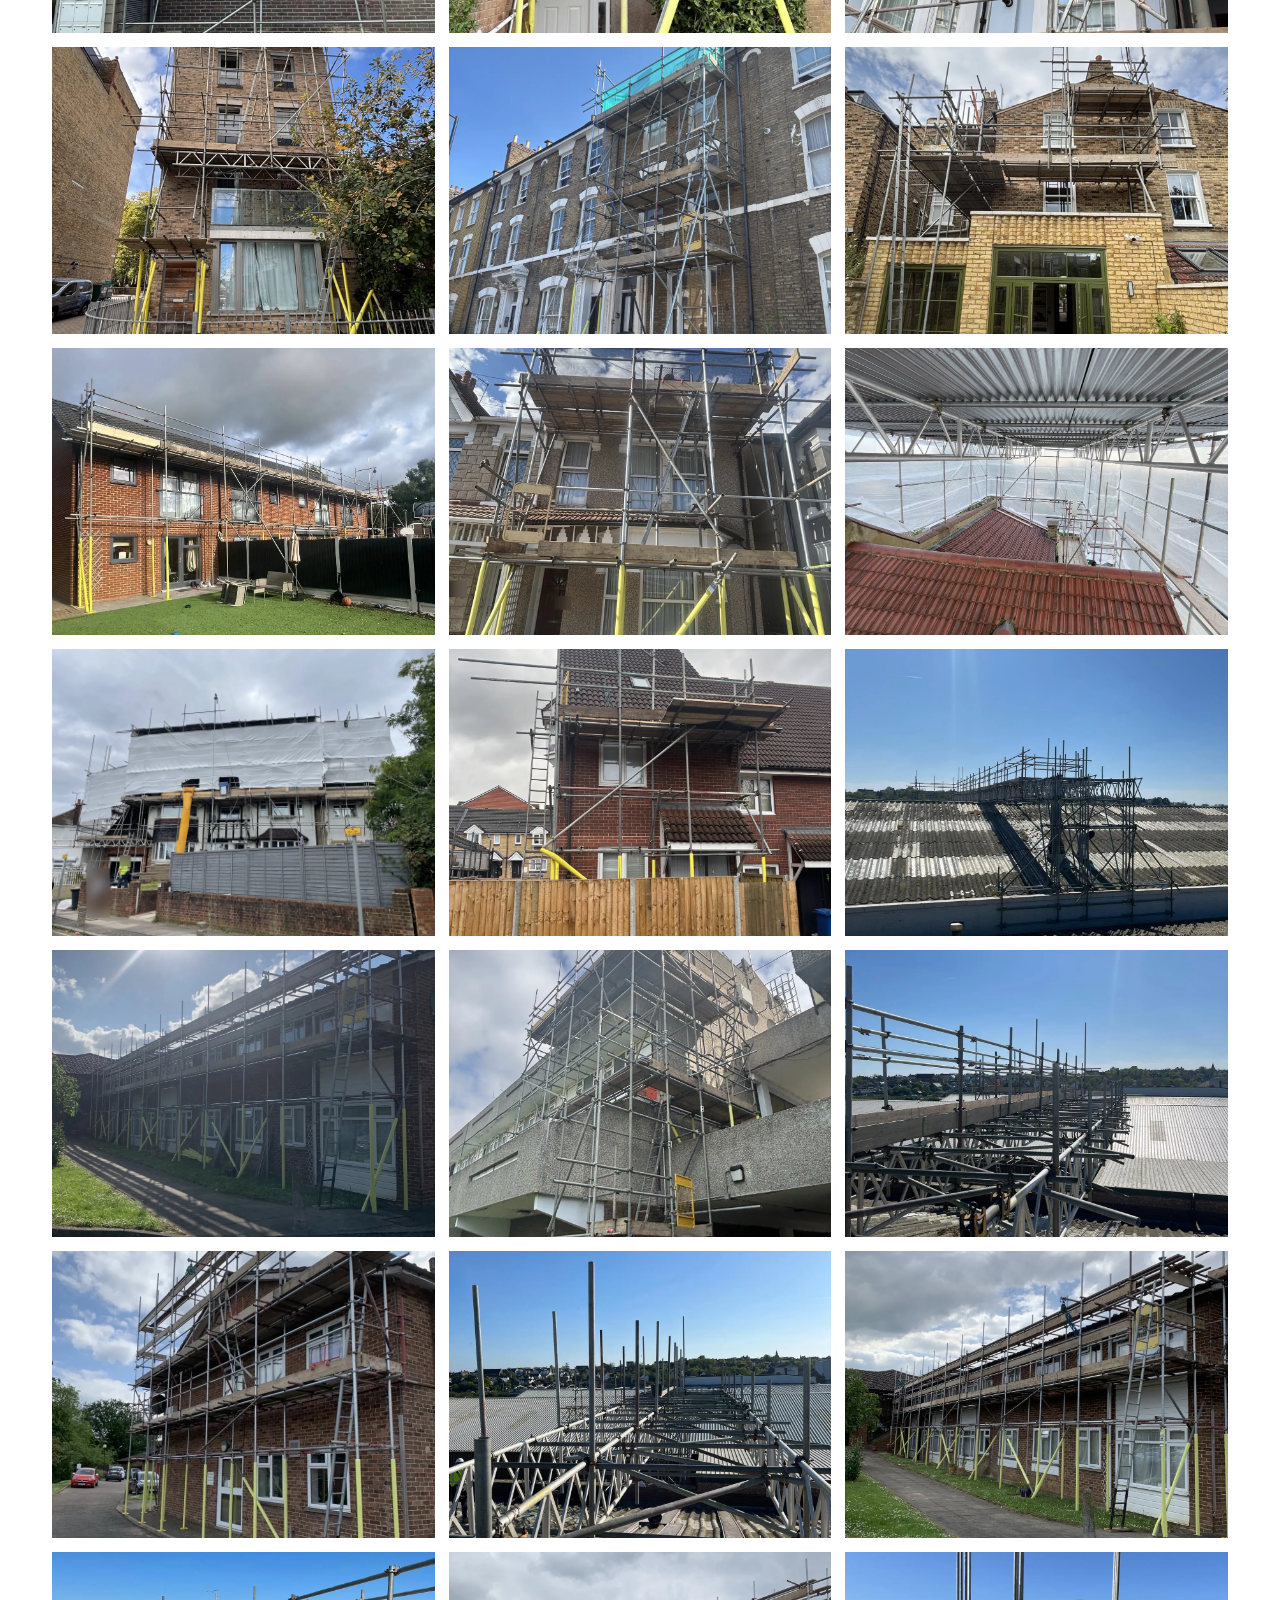
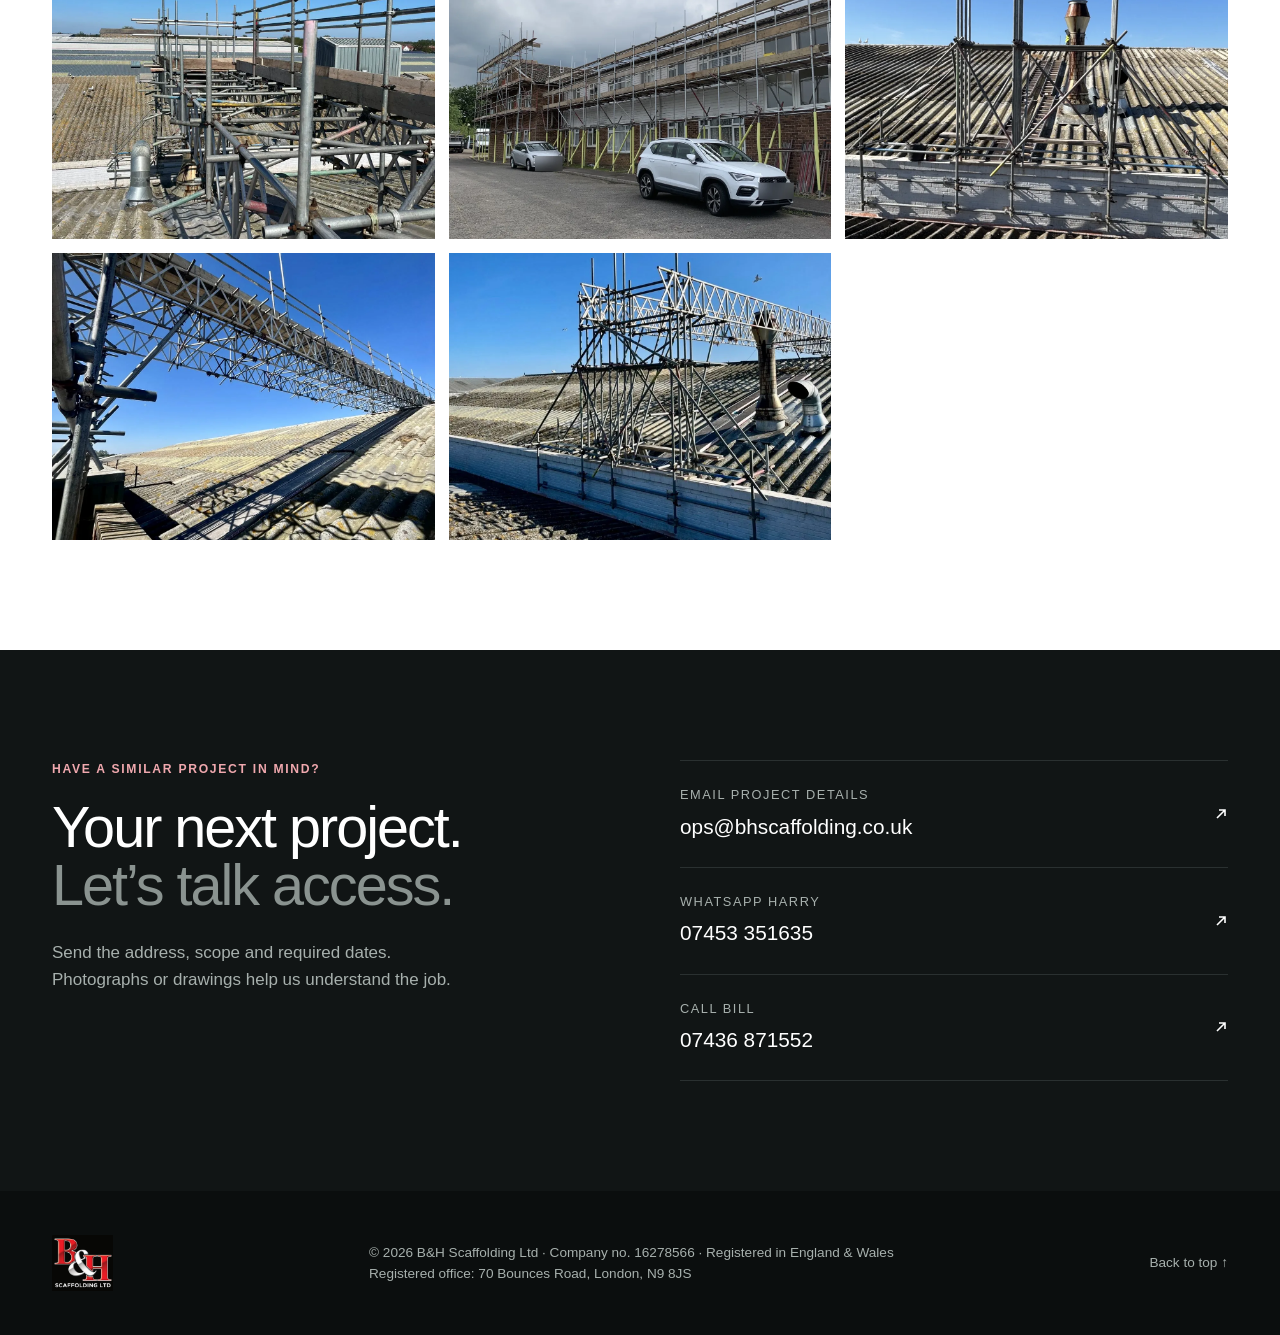
==== commit cf1c4516: "Simplify gallery to a clean photo wall: no counts or descriptions Co-Authored-By: Claude Opus 5.5 <n" ====
--- a/work.html
+++ b/work.html
@@ -31,13 +31,7 @@
     <div class="wrap">
       <p class="eyebrow" style="color:var(--red-soft)">Selected projects</p>
       <h1>Our work. <span>Your kind of project.</span></h1>
-      <p>From single homes and London terraces to housing blocks, temporary roofs and beamed bridges over industrial roofs. Tap any project to see the photos.</p>
-      <div class="facts">
-        <div><b data-count>47</b><span>Projects</span></div>
-        <div><b data-photo-count>77</b><span>Site photos</span></div>
-        <div><b>£10m</b><span>Public &amp; employers’ liability</span></div>
-        <div><b>4</b><span>Counties covered</span></div>
-      </div>
+      <p>From individual homes to residential blocks and specialist structures across Essex, London, Hertfordshire and Kent.</p>
     </div>
   </div>
 
@@ -49,7 +43,6 @@
         <button data-f="flats" aria-pressed="false">Flats &amp; housing</button>
         <button data-f="commercial" aria-pressed="false">Commercial &amp; specialist</button>
         <button data-f="roofing" aria-pressed="false">Roofing</button>
-        <span class="count" id="shown" aria-live="polite"></span>
       </div>
       <div class="jobs" id="jobs" data-mode="all"></div>
     </div>
@@ -88,17 +81,14 @@
       <button class="lb-btn lb-next" id="lbNext" aria-label="Next photo">›</button>
     </div>
     <div class="lb-side">
-      <span class="tag" id="lbTag"></span>
-      <h3 id="lbTitle"></h3>
-      <p id="lbSummary"></p>
-      <div class="lb-thumbs" id="lbThumbs"></div>
-      <div class="lb-cta"><a class="btn btn-red" href="#contact">Discuss a similar project <svg class="arrow" viewBox="0 0 14 14" fill="none" stroke="currentColor" stroke-width="1.6"><path d="M3 11 11 3M5 3h6v6"/></svg></a></div>
-      <span class="counter" id="lbCounter"></span>
+      <div><span class="tag" id="lbTag"></span>
+      <h3 id="lbTitle"></h3></div>
+      <div class="lb-cta"><a class="btn btn-red" href="#contact">Discuss a project <svg class="arrow" viewBox="0 0 14 14" fill="none" stroke="currentColor" stroke-width="1.6"><path d="M3 11 11 3M5 3h6v6"/></svg></a></div>
     </div>
   </div>
 </dialog>
 
-<script src="jobs.js"></script>
+<script src="photos.js"></script>
 <script src="site.js"></script>
 </body>
 </html>
--- a/styles.css
+++ b/styles.css
@@ -54,7 +54,7 @@
 .hero-foot{display:flex;justify-content:space-between;flex-wrap:wrap;gap:12px;border-top:1px solid rgba(255,255,255,.25);margin-top:70px;padding-top:24px;font-size:.82rem;color:#d7dcda}
 
 /* Stats */
-.stats{display:grid;grid-template-columns:repeat(4,1fr);border-top:1px solid var(--line)}
+.stats{display:grid;grid-template-columns:repeat(3,1fr);border-top:1px solid var(--line)}
 .stat{padding:34px 28px 34px 0;border-right:1px solid var(--line)}
 .stat:last-child{border-right:0}
 .stat b{display:block;font-size:2.4rem;letter-spacing:-.04em}
@@ -89,7 +89,7 @@
 .filters button:hover{border-color:var(--ink)}
 .filters button[aria-pressed="true"]{background:var(--dark);border-color:var(--dark);color:#fff}
 .filters .count{margin-left:auto;color:var(--muted);font-size:.9rem}
-.jobs{display:grid;grid-template-columns:repeat(3,1fr);gap:40px 28px}
+.jobs{display:grid;grid-template-columns:repeat(3,1fr);gap:14px}
 .jobs.two{grid-template-columns:repeat(2,1fr)}
 .job{display:block;align-self:start;width:100%;background:none;border:0;padding:0;text-align:left;font:inherit;color:inherit;cursor:pointer;text-decoration:none}
 .job-img{position:relative;aspect-ratio:4/3;overflow:hidden;background:var(--soft)}
@@ -108,7 +108,7 @@
 /* Lightbox */
 dialog.lb{border:0;padding:0;background:transparent;width:min(1100px,94vw);max-height:94vh;color:#fff}
 dialog.lb::backdrop{background:rgba(8,10,10,.92)}
-.lb-inner{background:var(--dark);display:grid;grid-template-columns:1fr 320px;max-height:94vh}
+.lb-inner{background:var(--dark);display:grid;grid-template-columns:1fr 300px;max-height:94vh}
 .lb-stage{position:relative;background:#000;min-height:0;display:grid;place-items:center;height:min(80vh,760px)}
 .lb-stage img{max-width:100%;max-height:100%;object-fit:contain}
 .lb-side{padding:30px 28px;overflow:auto;display:flex;flex-direction:column}
@@ -171,7 +171,7 @@
   .cap{border-right:0;margin-right:0;border-bottom:1px solid var(--line)}
   .split,.work-head,.contact{grid-template-columns:1fr;gap:28px}
   .stats,.areas{grid-template-columns:repeat(2,1fr)}
-  .stat:nth-child(2){border-right:0}
+  
   .area{padding-left:0}
   .lb-inner{grid-template-columns:1fr;overflow:auto}
   .lb-stage{height:58vh}
@@ -197,3 +197,20 @@
   .page-hero{padding:60px 0 50px}
 }
 @media (prefers-reduced-motion:reduce){*{transition:none!important;scroll-behavior:auto!important}}
+
+/* Photo wall */
+.job-img .cap{position:absolute;left:0;right:0;bottom:0;padding:28px 16px 14px;color:#fff;font-weight:700;font-size:.95rem;background:linear-gradient(transparent,rgba(17,21,21,.85));opacity:0;transition:opacity .25s}
+.job:hover .cap,.job:focus-visible .cap{opacity:1}
+@media (hover:none){.job-img .cap{opacity:1}}
+/* Viewer: photo with a caption bar */
+.lb-inner{grid-template-columns:1fr!important}
+.lb-side{flex-direction:row!important;align-items:center;gap:20px;padding:18px 22px!important}
+.lb-side h3{font-size:1.25rem!important;margin:4px 0 0!important}
+.lb-side .lb-cta{margin:0 0 0 auto}
+.lb-side .lb-cta a{width:auto;gap:18px;padding:13px 18px}
+@media (max-width:760px){.jobs{grid-template-columns:repeat(2,1fr)!important;gap:8px!important}.lb-side{flex-direction:column!important;align-items:stretch}.lb-side .lb-cta{margin:8px 0 0}.lb-side .lb-cta a{width:100%}.job-img .cap{font-size:.8rem;padding:20px 10px 8px}}
+.lb-stage{height:calc(94vh - 90px)!important;max-height:760px}
+@media (max-width:760px){.lb-stage{height:60vh!important}}
+.lb-stage{overflow:hidden}
+.lb-stage img{width:100%;height:100%;object-fit:contain}
+.lb-stage img{position:absolute;inset:0;max-height:none}
